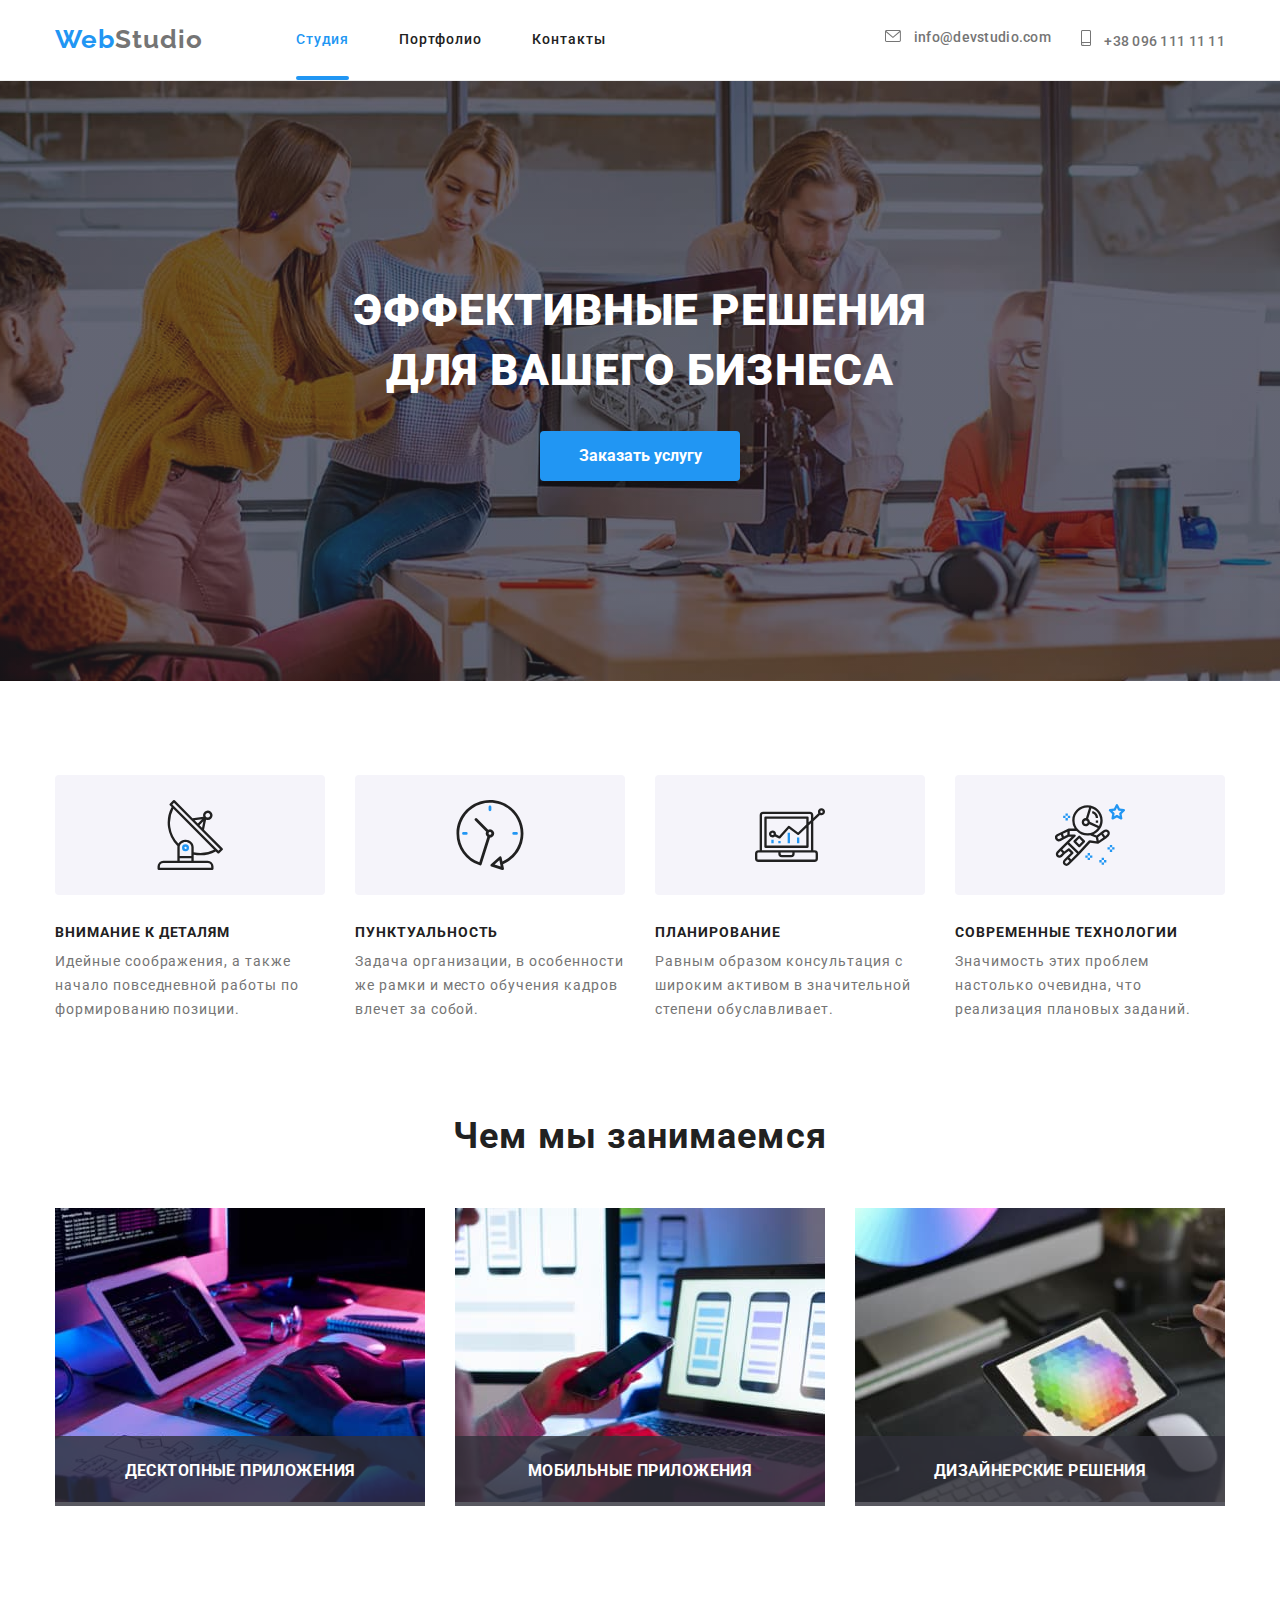
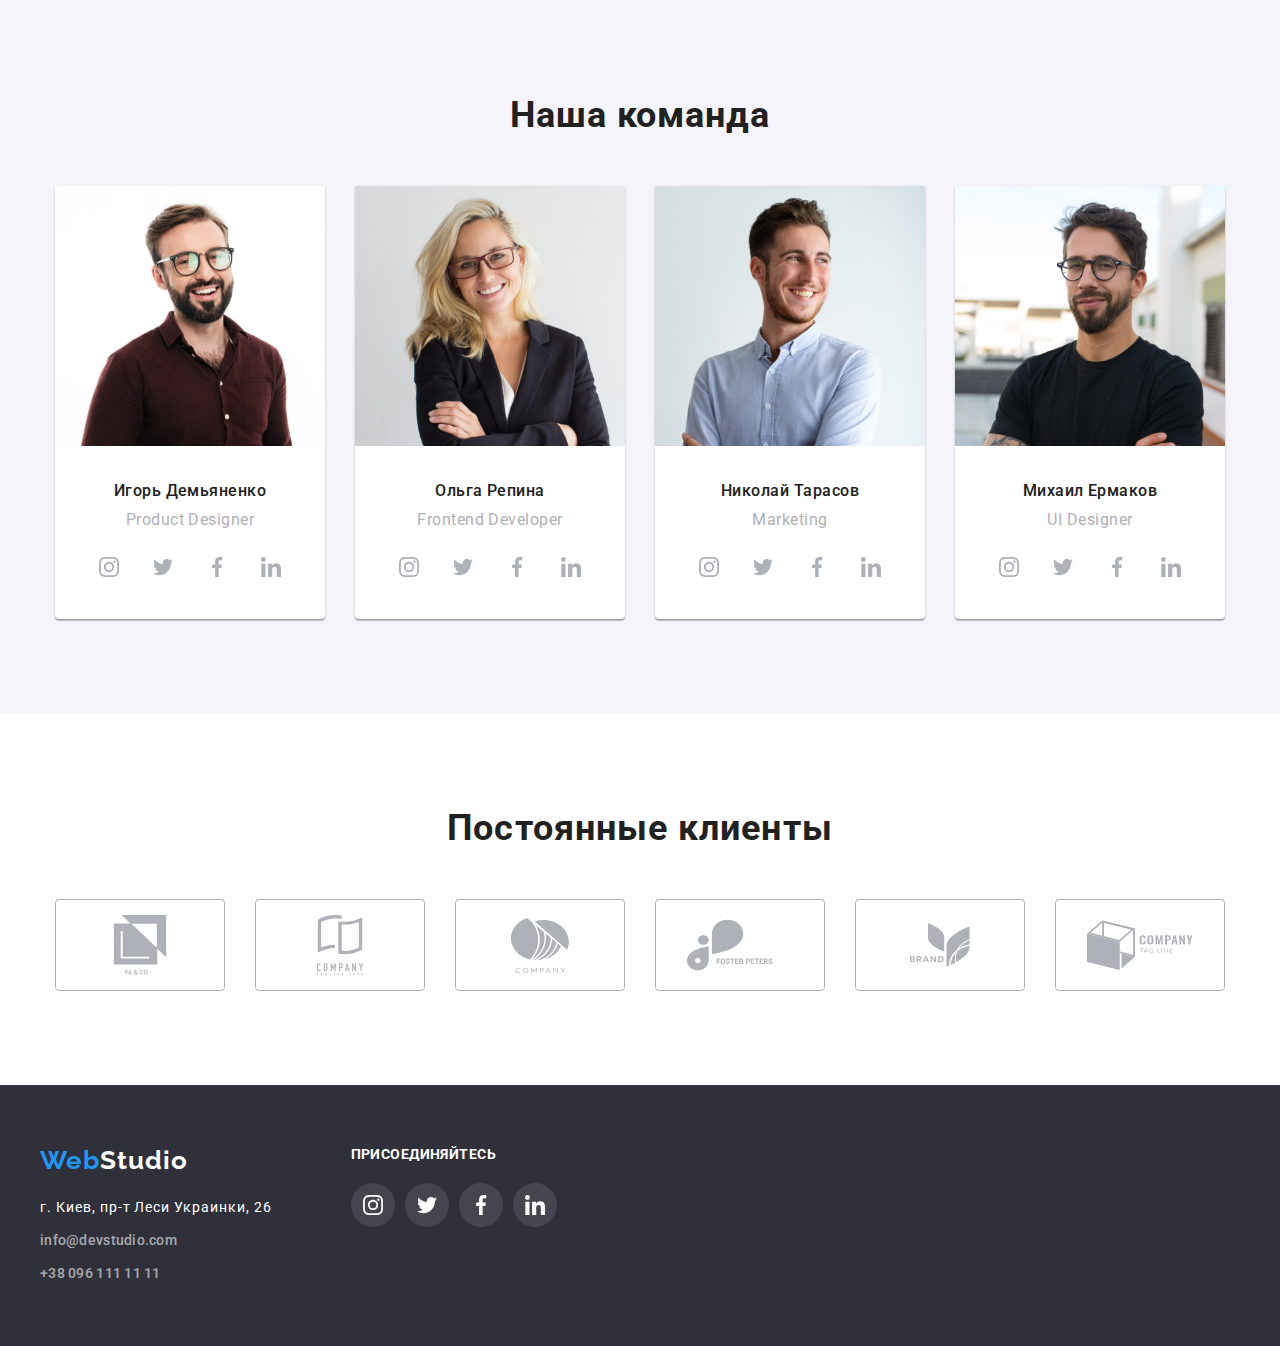
==== index.html @ 0145b17d "Добавляет анимации" ====
<!DOCTYPE html>
<html lang="ru">
<head>
    <meta charset="UTF-8">
    <meta http-equiv="X-UA-Compatible" content="IE=edge">
    <meta name="viewport" content="width=device-width, initial-scale=1.0">
    <title>Studio</title>
    <link rel="preconnect" href="https://fonts.googleapis.com">
    <link rel="preconnect" href="https://fonts.gstatic.com" crossorigin>
    <link href="https://fonts.googleapis.com/css2?family=Raleway:wght@700&family=Roboto:wght@400;500;700;900&display=swap" rel="stylesheet">
    <link rel="stylesheet" href="https://cdnjs.cloudflare.com/ajax/libs/modern-normalize/1.1.0/modern-normalize.min.css">
    <link rel="stylesheet" href="./css/styles.css">
</head>
<body>
    <!--Шапка сайта-->
    
    <header class="page-hader">
        <div class="nav">
            <nav class="main-nav">
                <a href="./index.html" class="logo-link">
                <span class="logo">Web</span><span class="logo-dark">Studio</span>
                </a>
                <ul class="site-nav">
                    <li class="main-nav"><a href="./index.html" class="link current">Студия</a></li>
                    <li class="main-nav"><a href="./portfolio.html" class="link">Портфолио</a></li>
                    <li class="main-nav"><a href="" class="link">Контакты</a></li>
                </ul>
            </nav>
                <ul class="contacts-box">
                    <li class="item">
                        <a href="mailto:info@devstudio.com" class="link">
                            <svg class="icon" width="16" height="12">
                                <use href="./images/icons.svg#icon-mail"></use>
                            </svg>
                        info@devstudio.com</a>
                    </li>
                   
                    <li class="item">
                        <a href="tel:+380961111111" class="link">
                            <svg class="icon" width="10" height="16">
                                <use href="./images/icons.svg#icon-tel"></use>
                            </svg>
                        +38 096 111 11 11</a></li>
                    
                </ul>
        </div>
    </header>
    <!--Уникальное содержание сайта-->
    <main>
    <!--Блок герой-->
        <section class="hero centred">
            <h1 class="part">Эффективные решения <br> для вашего бизнеса</h1>
            <button data-modal-open class="hero-btn" type="button">Заказать услугу</button> 
        </section>
    
    <!--Блок особенности-->
        <section class="features">
            <div class="conteiner">
                <ul class="item">
                    <li class="item-list">
                        <div class="icon-features">
                            <svg class="icon" width="70" height="70" y="25">
                                <use href="./images/icons.svg#icon-Group"></use>
                            </svg>
                        </div>
                        <h3 class="part">Внимание к деталям</h3>
                        <p class="content">Идейные соображения, а также начало повседневной работы по формированию позиции.</p>
                    </li>
                     <li class="item-list">
                        <div class="icon-features">
                            <svg class="icon" width="70" height="70">
                                <use href="./images/icons.svg#icon-clock-1"></use>
                            </svg>
                        </div>
                        <h3 class="part">Пунктуальность</h3>
                        <p class="content">Задача организации, в особенности же рамки и место обучения кадров влечет за собой.</p>
                    </li>
                    <li class="item-list">
                        <div class="icon-features">
                            <svg class="icon" width="70" height="70">
                                <use href="./images/icons.svg#icon-diagram-1"></use>
                            </svg>
                        </div>
                       <h3 class="part">Планирование</h3>
                        <p class="content">Равным образом консультация с широким активом в значительной степени обуславливает.</p>
                     </li>
                    <li class="item-list">
                        <div class="icon-features">
                            <svg class="icon" width="70" height="70">
                                <use href="./images/icons.svg#icon-astronaut-1"></use>
                            </svg>
                        </div>
                       <h3 class="part">Современные технологии</h3>
                        <p class="content">Значимость этих проблем настолько очевидна, что реализация плановых заданий.</p>
                    </li>
                </ul>
            </div>
        </section>

    <!--Чем мы занимаемся-->
        <section class="aside section" >
            <div class="conteiner">
                <h2 class="part centred">Чем мы занимаемся</h2>
                <ul class="item">
                    <li class="item-img">
                        <div class="image-inscription">
                            <img src="./images/img.jpg" alt="Десктопные приложения" width="370">
                            <div class="inscription">
                                <h3 class="inscription-title">Десктопные приложения</h3>
                            </div>
                        </div>
                    </li>
                    <li class="item-img">
                        <div class="image-inscription">
                            <img src="./images/img1.jpg" alt="Мобильные приложения" width="370">
                            <div class="inscription">
                                <h3 class="inscription-title">Мобильные приложения</h3>
                            </div>
                        </div>
                    </li>
                    <li class="item-img">
                        <div class="image-inscription">
                            <img src="./images/img2.jpg" alt="Дизайнерские решения" width="370">
                            <div class="inscription">
                                <h3 class="inscription-title">Дизайнерские решения</h3>
                            </div>
                        </div>
                    </li>
                </ul>
            </div>
        </section>
    <!--Наша команда-->
        <section class="team section">
            <div class="conteiner">
                <h2 class="item centred">Наша команда</h2>
                <ul class="team-item">
                    <li class="team-part centred">
                        <img src="./images/img3.jpg" class="item-img" alt="Игорь Демьяненко" width="270">  
                        <h3 class="name">Игорь Демьяненко</h3>
                        <p class="part">Product Designer</p>
                        <ul class="social-links">
                            <li class="list-link">
                                <a href="" class="link">
                                <svg class="icon" width="20" height="20">
                                    <use href="./images/icons.svg#icon-instagram"></use>
                                </svg>
                                </a></li>
                            <li class="list-link">
                                <a href="" class="link">
                                <svg class="icon" width="20" height="20">
                                    <use href="./images/icons.svg#icon-twitter"></use>
                                </svg>
                                </a></li>
                            <li class="list-link">
                                <a href="" class="link">
                                <svg class="icon" width="20" height="20">
                                    <use href="./images/icons.svg#icon-facebook"></use>
                                </svg>
                                </a></li>
                            <li class="list-link">
                                <a href="" class="link">
                                <svg class="icon" width="20" height="20">
                                    <use href="./images/icons.svg#icon-linkedin"></use>
                                </svg>
                                </a></li>
                        </ul>
                    </li>
                    <li class="team-part centred">
                        <img src="./images/img4.jpg" class="item-img" alt="Ольга Репина" width="270">  
                        <h3 class="name">Ольга Репина</h3>
                        <p class="part">Frontend Developer</p>
                        <ul class="social-links">
                            <li class="list-link">
                                <a href="" class="link">
                                <svg class="icon" width="20" height="20">
                                    <use href="./images/icons.svg#icon-instagram"></use>
                                </svg>
                                </a></li>
                            <li class="list-link">
                                <a href="" class="link">
                                <svg class="icon" width="20" height="20">
                                    <use href="./images/icons.svg#icon-twitter"></use>
                                </svg>
                                </a></li>
                            <li class="list-link">
                                <a href="" class="link">
                                <svg class="icon" width="20" height="20">
                                    <use href="./images/icons.svg#icon-facebook"></use>
                                </svg>
                                </a></li>
                            <li class="list-link">
                                <a href="" class="link">
                                <svg class="icon" width="20" height="20">
                                    <use href="./images/icons.svg#icon-linkedin"></use>
                                </svg>
                                </a></li>
                        </ul>

                    </li>
                    <li class="team-part centred">
                        <img src="./images/img5.jpg" class="item-img" alt="Николай Тарасов" width="270">  
                        <h3 class="name">Николай Тарасов</h3>
                        <p class="part">Marketing</p>
                        <ul class="social-links">
                            <li class="list-link">
                                <a href="" class="link">
                                <svg class="icon" width="20" height="20">
                                    <use href="./images/icons.svg#icon-instagram"></use>
                                </svg>
                                </a></li>
                            <li class="list-link">
                                <a href="" class="link">
                                <svg class="icon" width="20" height="20">
                                    <use href="./images/icons.svg#icon-twitter"></use>
                                </svg>
                                </a></li>
                            <li class="list-link">
                                <a href="" class="link">
                                <svg class="icon" width="20" height="20">
                                    <use href="./images/icons.svg#icon-facebook"></use>
                                </svg>
                                </a></li>
                            <li class="list-link">
                                <a href="" class="link">
                                <svg class="icon" width="20" height="20">
                                    <use href="./images/icons.svg#icon-linkedin"></use>
                                </svg>
                                </a></li>
                        </ul>
                    </li>
                    <li class="team-part centred">
                        <img src="./images/img6.jpg" class="item-img" alt="Михаил Ермаков" width="270">  
                        <h3 class="name">Михаил Ермаков</h3>
                        <p class="part">UI Designer</p>
                        <ul class="social-links">
                            <li class="list-link">
                                <a href="" class="link">
                                <svg class="icon" width="20" height="20">
                                    <use href="./images/icons.svg#icon-instagram"></use>
                                </svg>
                                </a></li>
                            <li class="list-link">
                                <a href="" class="link">
                                <svg class="icon" width="20" height="20">
                                    <use href="./images/icons.svg#icon-twitter"></use>
                                </svg>
                                </a></li>
                            <li class="list-link">
                                <a href="" class="link">
                                <svg class="icon" width="20" height="20">
                                    <use href="./images/icons.svg#icon-facebook"></use>
                                </svg>
                                </a></li>
                            <li class="list-link">
                                <a href="" class="link">
                                <svg class="icon" width="20" height="20">
                                    <use href="./images/icons.svg#icon-linkedin"></use>
                                </svg>
                                </a></li>
                        </ul>
                    </li>
                </ul>
            </div>
        </section>
         <!--Постоянные клиенты-->
        <section class="clients section">
            <div class="conteiner">
                <h2 class="title centred">Постоянные клиенты</h2>
                <ul class="list-clients">
                    <li class="list-client"> 
                        <a href="" class="link-client">  
                            <svg class="icon" width="106" height="60">
                                <use href="./images/icons.svg#icon-company-1"></use>
                            </svg>
                        </a></li>
                    <li class="list-client">
                        <a href="" class="link-client">
                            <svg class="icon" width="106" height="60">
                                <use href="./images/icons.svg#icon-company-2"></use>
                            </svg>
                        </a></li>
                    <li class="list-client">
                        <a href="" class="link-client">
                            <svg class="icon" width="106" height="60">
                                <use href="./images/icons.svg#icon-company-3"></use>
                            </svg>
                        </a></li>
                    <li class="list-client">
                        <a href="" class="link-client"> 
                            <svg class="icon" width="106" height="60">
                                <use href="./images/icons.svg#icon-company-4"></use>
                            </svg>
                        </a></li>
                    <li class="list-client">
                        <a href="" class="link-client"> 
                            <svg class="icon" width="106" height="60">
                                <use href="./images/icons.svg#icon-company-5"></use>
                            </svg>
                        </a></li>
                    <li class="list-client">
                        <a href="" class="link-client"> 
                            <svg class="icon" width="106" height="60">
                                <use href="./images/icons.svg#icon-company-6"></use>
                            </svg>
                        </a></li>
                </ul>
            </div>
        </section>
    </main>  
    <!--Подвал-->
    <footer class="footer">
        <div class="footer-section">
            <div class="address-box">
                <a class="logo-link" href="./index.html">
                    <span class="logo">Web</span><span class="logo-light">Studio</span>
                </a>
                <address class="address">
                    <p class="part">г. Киев, пр-т Леси Украинки, 26</p>
                    <ul class="contacts-box">
                        <li class="list"><a href="mailto:info@devstudio.com" class="link">info@devstudio.com</a></li>
                        <li><a href="tel:+380961111111" class="link">+38 096 111 11 11</a></li>
                    </ul>
                </address>
            </div>  
            <div class="social-box">
                <b class="appeal">присоединяйтесь</b>
                <ul class="social-links">
                    <li class="list-link">
                        <a href="" class="link-social">
                        <svg class="icon" width="20" height="20">
                            <use href="./images/icons.svg#icon-instagram"></use>
                        </svg>
                        </a></li>
                    <li class="list-link">
                        <a href="" class="link-social">
                        <svg class="icon" width="20" height="20">
                            <use href="./images/icons.svg#icon-twitter"></use>
                        </svg>
                        </a></li>
                    <li class="list-link">
                        <a href="" class="link-social">
                        <svg class="icon" width="20" height="20">
                            <use href="./images/icons.svg#icon-facebook"></use>
                        </svg>
                        </a></li>
                    <li class="list-link">
                        <a href="" class="link-social">
                        <svg class="icon" width="20" height="20">
                            <use href="./images/icons.svg#icon-linkedin"></use>
                        </svg>
                        </a></li>
                </ul>
            </div>
        </div>
    </footer>
    <div class="backdrop is-hidden" data-modal >
        <div class="modal">
        <button data-modal-close class="close">
            <svg width="11" height="11">
                <use href="./images/icons.svg#icon-close-black"></use>
            </svg>
        </button>
        </div>
    </div>

    <script src="./js/modal.js"></script>  
</body>
</html>
---- css/styles.css ----
/*текст, фон, выделение*/

:root {
    --interactive:              #2196F3;/*цвет текста выделения ссылок при фокусе, акцент*/
    --btn-control:              #FFFFFF;/*цвет текста на кнопке при фокусе */
    --btn:                      #212121;/*цвет теста на кнопке в спокойном состоянии*/ 

    /*Текст*/
    --primary-color:            #757575;/*вторичный цвет текста*/
    --secondary-color:          #212121;/*основной цвет текста*/
    --text-title:               #FFFFFF;/*цвет текста в герое*/                  

    /*Фон*/
    --background:               #E5E5E5;/*цвет основного фона*/
    --background-secondary:     #F5F4FA;/*цвет фона кнопки в спокойном состоянии*/
    --background-dark:          #2F303A;/*цвет фона в футере*/
    --background-light:         #FFFFFF;/*цвет фона в хедере*/
    --background-btn-control:   #2196F3;/*цвет фона на кнопке при фокусе*/
}
html{
    box-sizing: border-box;
}

*,
*::before,
*::after {
    box-sizing: inherit;
}

body {
    margin: 0;
    background: var(--background-light);
    color: var(--primary-color);
    letter-spacing: 0.06em;
    font-family: Roboto, sans-serif;
    
}

.hero,
.footer{
    background: var(--background-dark);
}

li {
    list-style-type: none;
    margin: 0;
}

h1,
h2,
h3,
h4,
h5,
h6,
p,
ul{
    padding: 0;
    margin: 0;
}

.centred{
    text-align: center; 
}



/*Header*/
.page-hader .nav{
    display: flex;
    align-items: center;
    width: 1200px;
    padding-left: 15px;
    padding-right: 15px;
    margin: 0 auto;
}

.page-hader .main-nav{
    display: flex;
    align-items: center;
}

.page-hader{
    background-color: var(--background-light);
    border-bottom: 1px solid #ECECEC;
}

.page-hader .link{
    position: relative;
}

.site-nav .link::after{
    content: '';
    position: absolute;
    left: 0;
    bottom: 0;
    display: block;
    width: 100%;
    height: 4px;
    background: var(--interactive);
    border-radius: 2px;
    opacity: 0;
}

.site-nav .current::after{
    opacity: 1;
}



/*Логотип*/
.footer .logo-light{
    color: var(--text-title);
}

.logo-dark{
    color: var(--primary-color);
}

.logo-link{
    margin-right: 93px;
    font-family: Raleway, sans-serif;
    font-weight: bold;
    font-size: 26px;
    line-height: 1.2;
    text-decoration: none;
    transition:color 250ms cubic-bezier(0.4, 0, 0.2, 1);
}

.logo-link:hover,
.logo-link:focus{
    color: var(--interactive);
}

.logo-link .logo{ 
    color: var(--interactive);
}  


/*Навигация по сайту*/

.site-nav{
    display: flex;
}

.site-nav .main-nav:not(:last-child){
    margin-right: 50px;
}

.site-nav .link{
    display: block;
    padding-top: 32px;
    padding-bottom: 32px;
    font-weight: 500;
    font-size: 14px;
    line-height: 1.14;
    color: var(--secondary-color);
    text-decoration: none;
    transition:color 250ms cubic-bezier(0.4, 0, 0.2, 1);
}

.site-nav .link:hover,
.site-nav .link:focus{
    color: var(--interactive);
}

.site-nav .current{
    color: var(--interactive);
    opacity: 1;
}


/*Почта и телефон*/
.contacts-box .link{
    color: currentColor;
    font-weight: 500;
    font-size: 14px;
    line-height: 1.14;
    letter-spacing: 0.02em;
    text-decoration: none;
    font-style: normal;
    padding-top: 32px;
    padding-bottom: 32px;
    margin: 0;
    transition:color 250ms cubic-bezier(0.4, 0, 0.2, 1);
}

.contacts-box .link:hover,
.contacts-box .link:focus{
    color: var(--interactive);
}

.contacts-box{
    margin-left: auto;
    font-weight: 500;
    font-size: 14px;
    line-height: 1.14; 
    text-decoration: none;
    font-style: normal; 
}

.page-hader .contacts-box{
    display: block;
    display: flex;
    justify-content: center;

}
.page-hader .item{
    display: flex;
    display: inline-block;
    justify-content: center;
    align-items: center;
    cursor: pointer;
    fill: currentColor;
}
.contacts-box .item:not(:last-child){
    margin-right: 30px;
}
.page-hader .icon{
    margin-right: 10px;   
}

/*Блок герой*/
.hero{
    padding-top: 200px;
    padding-bottom: 200px;
    max-width : 1600px;
    margin-left: auto;
    margin-right: auto;
    background-repeat: no-repeat;
    background-position: center;
    background-size: cover;
    background-image: linear-gradient(
    rgba(47, 48, 58, 0.4),
    rgba(47, 48, 58, 0.4)
    ),
    url(../images/img22.jpg);
}

.hero .part{
    font-weight: 900;
    font-size: 44px;
    line-height: 1.36;
    color: var(--text-title);
    text-transform: uppercase;
    margin-bottom: 30px;
}

.hero-btn{
    display: inline-block;
    padding-top: 10px;
    padding-bottom: 10px;
    padding-left: 32px;
    padding-right: 32px;
    font-family: Roboto;
    font-weight: 700;
    font-size: 16px;
    line-height: 1.87;
    min-width: 200px;
    background: var(--background-btn-control);
    cursor: pointer;
    color: var(--text-title);
    border-radius: 4px;
    box-shadow: 0px 4px 4px rgba(0, 0, 0, 0.15);
    transform: background-color 250ms cubic-bezier(0.4, 0, 0.2, 1);
    border: none;
}

.hero-btn:hover,
.hero-btn:focus{
    background-color: #188CE8
}

/*Блок особенности*/

.features{
    padding-top: 94px;
}

.features .icon-features{
    height: 120px;
    background: var(--background-secondary);
    border-radius: 4px;
    margin-bottom: 30px;
    display: flex;
    align-items: center;
    justify-content: center;
}


.features .item{
    display: flex;
}
.features .item-list{
    width: 270px;
}

.features .part{
    font-weight: 700;
    font-size: 14px;
    line-height: 1.14;
    text-transform: uppercase;
    margin-bottom: 10px;
    color: var(--secondary-color);
}

.features .content{
    font-size: 14px;
    line-height:1.71;    
}

.features .item-list:not(:last-child){
    margin-right: 30px;
}



/*Блок: - Чем мы занимаемся?*/
.aside .part{
    margin-bottom: 50px;
    font-weight: 700;
    font-size: 36px;
    line-height: 1,17;
    letter-spacing: 0.03em;
    color: var(--secondary-color);
}

.aside .item{
    display: flex;
    justify-content: center;
}

.aside .item-img:not(:last-child){
   margin-right: 30px;
}

.aside .item-list{
    margin-bottom: 50px;
    font-weight: 700;
    font-size: 36px;
    line-height: 1.17;
}

.aside .image-inscription{
    position: relative;
 }

.aside .inscription{
    font-weight: 700;
    font-size: 14px;
    line-height: 1.14;
    letter-spacing: 0.03em;
    text-transform: uppercase;
    color: var(--text-title);
 }

.aside .inscription{
    background-color: rgba(47, 48, 58, 0.8);;
    position: absolute;
    bottom: 0;
    width: 100%;
    height: 70px;
    display: flex;
    justify-content: center;
    align-items: center;
}


/*Блок: - Наша команда*/

.team .list-link{
    display: block;
    height: 44px;
    width: 44px;
    background-repeat: no-repeat;
    background-position: center;
    border-radius: 50%; 
    cursor: pointer;
}

.team .list-link:not(:last-child){
    margin-right: 10px;
}

.team .team-item{
    display: flex;
    justify-content: center;
}

.team .team-part{
    display: block;
    width: 270px; 
    background: #FFFFFF;
    box-shadow: 0px 1px 3px rgba(0, 0, 0, 0.12), 0px 1px 1px rgba(0, 0, 0, 0.14), 0px 2px 1px rgba(0, 0, 0, 0.2);
    border-radius: 0px 0px 4px 4px;
}

.team .item-img{
    margin-bottom: 30px;
}

.team .name{
    margin-bottom: 10px;
    font-weight: 500;
    font-size: 16px;
    line-height: 1.18;
    letter-spacing: 0.03em; 
    color: var(--secondary-color);  
}

.team .team-part:not(:last-child){
    margin-right: 30px;
}

.team{
    background: var(--background-secondary);
}

.team .item{
    margin-bottom: 50px;
    font-weight: 700;
    font-size: 36px;
    line-height: 1.17;
    color: var(--secondary-color);
}

.team .name{
    font-weight: 500;
    font-size: 16px;
    line-height: 1.19;
    margin-bottom: 10px;
}

.team .part{
    font-size: 16px;
    line-height: 1.19;
    letter-spacing: 0.03em;
    color: var(--primery-color);
    margin-bottom: 16px;
}

.team .social-links{
    display: flex;
    margin-bottom: 30px;
    margin-left: 32px;
    margin-right: 32px;
}

.team .list-link{
    cursor: pointer;
    fill: currentColor;
}

.team .list-link:not(:last-child){
    margin-right: 10px;
}

.team-item{
    color: #afb1b8;
}

.team .icon{
    margin-top: 12px;
    fill: currentColor;
}
   
.team .link:hover,
.team .link:focus{
    background-color: var(--interactive);
    color: #FFFFFF;
}
.team .link{
    display: block;
    height: 44px;
    width: 44px;
    border-radius: 50%;
    color: currentColor;
    transition:color 250ms cubic-bezier(0.4, 0, 0.2, 1),background-color 250ms cubic-bezier(0.4, 0, 0.2, 1);  
}

/*Постоянные клиенты*/

.clients .title{
    font-weight: 700;
    font-size: 36px;
    line-height: 1.17;
    letter-spacing: 0.03em;
    color: var(--secondary-color);
    margin-bottom: 50px;
}

.clients .list-clients{
    display: flex;
    color:  #afb1b8;
}

.clients .list-client:not(:last-child){
    margin-right: 30px;
}

.clients .link-client{
    display: inline-block;
    display: flex;
    justify-content: center;
    align-items: center;
    width: 170px;
    height: 92px;
    border: 1px solid #AFB1B8;
    box-sizing: border-box;
    border-radius: 4px;
    cursor: pointer;
    color: currentColor;
    transition:color 250ms cubic-bezier(0.4, 0, 0.2, 1),border 250ms cubic-bezier(0.4, 0, 0.2, 1);
}

.clients .link-client:hover,
.clients .link-client:focus{
    color: var(--interactive);
    border: 1px solid var(--interactive);
    box-sizing: border-box;
    border-radius: 4px;
    
}

.clients .icon{
    fill: currentColor;
}
.clients .link-client{
    color: currentColor;
}


/*Подвал*/
.address{
    color: var(--text-title);
    font-size: 14px;
    line-height: 1.71;
    font-style: normal;
}

.address .link{
    color: rgba(255, 255, 255, 0.6);
    font-size: 14px;
    line-height: 1.71;
    font-style: normal;
}

.footer{
    padding-top: 60px;;
    padding-bottom: 60px;
}

.footer-section{
    display: flex;
    width: 1200px;
    margin-left: 15px;
    margin-right: 15px;
    /*outline: 2px solid tomato;*/
    margin: 0 auto;
}

.footer .logo-link{
    display: inline-block;
    margin-bottom: 20px;
}

.footer .part{
    margin-bottom: 9px;
}

.footer .list{
    margin-bottom: 9px;
}

.footer .social-links{
    display: flex;
    margin-top: 20px;

}

.footer .appeal{
    font-weight: 700;
    font-size: 14px;
    line-height: 1.14;
    letter-spacing: 0.03em;
    text-transform: uppercase;
    color: var(--text-title);
}

.footer .list-link:not(:last-child){
    margin-right: 10px;
}

.footer .link-social{
    display: block;
    width: 44px;
    height: 44px;
    border-radius: 50%;
    background-color: rgba(255, 255, 255, 0.1);
    transition:background-color 250ms cubic-bezier(0.4, 0, 0.2, 1);
}

.footer .link-social:hover,
.footer .link-social:focus{
    background-color:  var(--interactive);  
    border-radius: 50%;
    width: 44px;
    height: 44px;
}

.footer  .address-box{
    margin-right: 70px;
}
.footer .icon{
    fill: #FFFFFF;
    margin-left: 12px;
    margin-top: 12px; 
}


/*Блок с набором карточек*/
a { 
    text-decoration: none; /* Отменяем подчеркивание у ссылки */
   } 

.preview .padding{
    padding-left: 24px;
    padding-right: 24px;
    padding-top: 20px;
    padding-bottom: 20px;
}

.preview .title{
    font-weight: 700;
    font-size: 18px;
    line-height: 2;
    text-align: left;
    color: var(--secondary-color);
}

.preview .part{
    font-size: 16px;
    line-height: 1.88;
    letter-spacing: 0.03em;
    color: var(--primary-color);
    text-align: left;
    text-decoration: none;
}

.preview .title-list{
    display: block;
    width: 370px;
    margin-right: 30px;
    margin-bottom: 30px;
    background: var(--background-light);
    border: 1px solid #EEEEEE;
    box-sizing: border-box;
    cursor: pointer;
    transform: box-shadow 250ms cubic-bezier(0.4, 0, 0.2, 1);
}

.preview .title-list:hover,
.preview .title-list:focus{
    box-shadow: 0px 1px 1px rgba(0, 0, 0, 0.12), 0px 4px 4px rgba(0, 0, 0, 0.06), 1px 4px 6px rgba(0, 0, 0, 0.16);
}

.preview .title-list .title-img{
    display: block;
    width: 100%;
    height: auto;
}

.preview .title-list .title{
    margin-bottom: 4px;
}

.preview .title-list:nth-child(3n){
    margin-right: 0;
}

.preview .title-list:nth-last-child(-n + 3){
    margin-bottom: 0px;
}

.item .preview{
    display: flex;
    flex-wrap: wrap;
    justify-content: center;
}

.preview  .image{
    position: relative;
    overflow: hidden;
}

.preview .text-inscription{
    position: absolute;
    top: 0;
    left: 0;
    width: 100%;
    height: 100%;
    background-color: rgba(33, 150, 243, 0.9);;
    padding-left: 24px;
    padding-right: 24px;
    padding-top: 63px;
    padding-bottom: 63px;
    overflow: auto;
    transform: translateY(100%);
    transition: transform 250ms cubic-bezier(0.4, 0, 0.2, 1);
}

.preview-link:hover .text-inscription,
.preview-link:focus .text-inscription  {
    transform: translateY(0);
}

.preview  .text{
    font-size: 18px;
    line-height: 1.6;
    letter-spacing: 0.03em;
    color: var(--text-title);
}


/*Секция*/

.section{
    padding-top: 94px;
    padding-bottom: 94px;
}

.conteiner{
    width: 1200px;
    padding-left: 15px;
    padding-right: 15px;
    margin: 0 auto;
}

/*Портфолио*/
.item .btns{
    display: flex;
    justify-content: center;
    margin-bottom: 56px;
}

.item .btn{
    display: block;
    padding-top: 6px;
    padding-bottom: 6px;
    padding-left: 22px;
    padding-right: 22px;
    font-family: Roboto;
    font-weight: 500;
    font-size: 16px;
    line-height: 1.63;
    border: none;
    line-height: 1.87;
    border-radius: 4px;
    background: var(--background-secondary);
    letter-spacing: 0.03em;
    min-width: 73px;
    cursor: pointer;
    color: var(--btn);
    transition:color 250ms cubic-bezier(0.4, 0, 0.2, 1),background-color 250ms cubic-bezier(0.4, 0, 0.2, 1),box-shadow 250ms cubic-bezier(0.4, 0, 0.2, 1);
}

.item .btn:hover,
.item .btn:focus{
    color:var(--btn-control);
    background-color: var(--background-btn-control);
    box-shadow: 0px 4px 4px rgba(0, 0, 0, 0.15);
}

.item .list-btn:not(:last-child){
    margin-right: 8px;
}

/*Модальное окно*/
.backdrop{
    position: absolute;
    width: 100%;
    height: 100%;
    left: 0px;
    top: 0px;
    opacity: 1;
    background: rgba(0, 0, 0, 0.2);
    transition: opacity 250ms cubic-bezier(0.4, 0, 0.2, 1), visibility 250ms cubic-bezier(0.4, 0, 0.2, 1);

}

.backdrop.is-hidden .modal{
    transform: translate(-50%, -50%) scale(1.1);
}

.backdrop.is-hidden{
    opacity: 0;
    pointer-events: none;
    visibility: hidden;
}
.modal{
    position: absolute;
    left: 50%;
    top: 50%;
    
    min-width: 528px;
    min-height: 581px;
    background: #FFFFFF;
    box-shadow: 0px 1px 3px rgba(0, 0, 0, 0.12), 0px 1px 1px rgba(0, 0, 0, 0.14), 0px 2px 1px rgba(0, 0, 0, 0.2);
    border-radius: 4px;

    transform: translate(-50%, -50%) scale(1);
    transition: transform 250ms cubic-bezier(0.4, 0, 0.2, 1);
}
.close{
    position: absolute;
    right: 0;
    top: 0;
    display: block;
    margin-top: 8px;
    margin-right: 8px;
    min-width: 30px;
    min-height: 30px;
    border-radius: 50%;
    background: #FFFFFF;
    border: 1px solid rgba(0, 0, 0, 0.1);
    box-sizing: border-box;
}
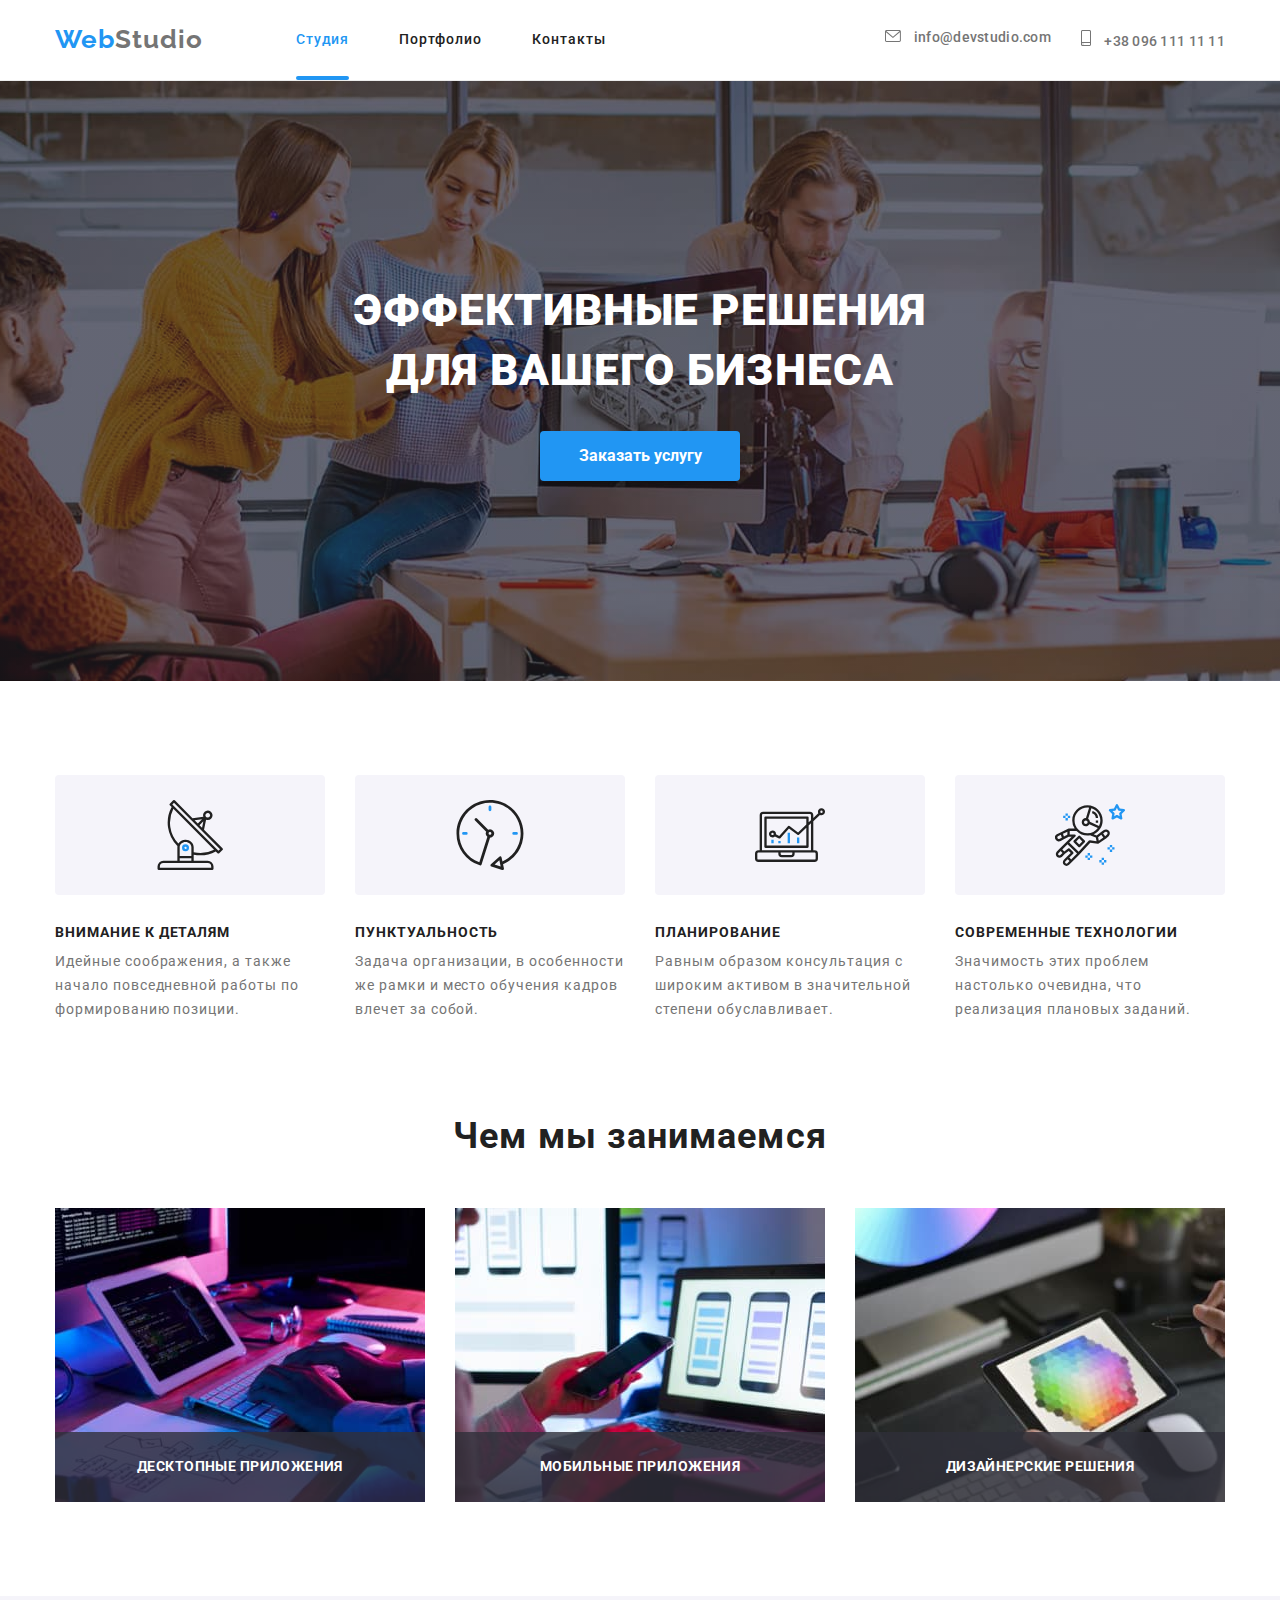
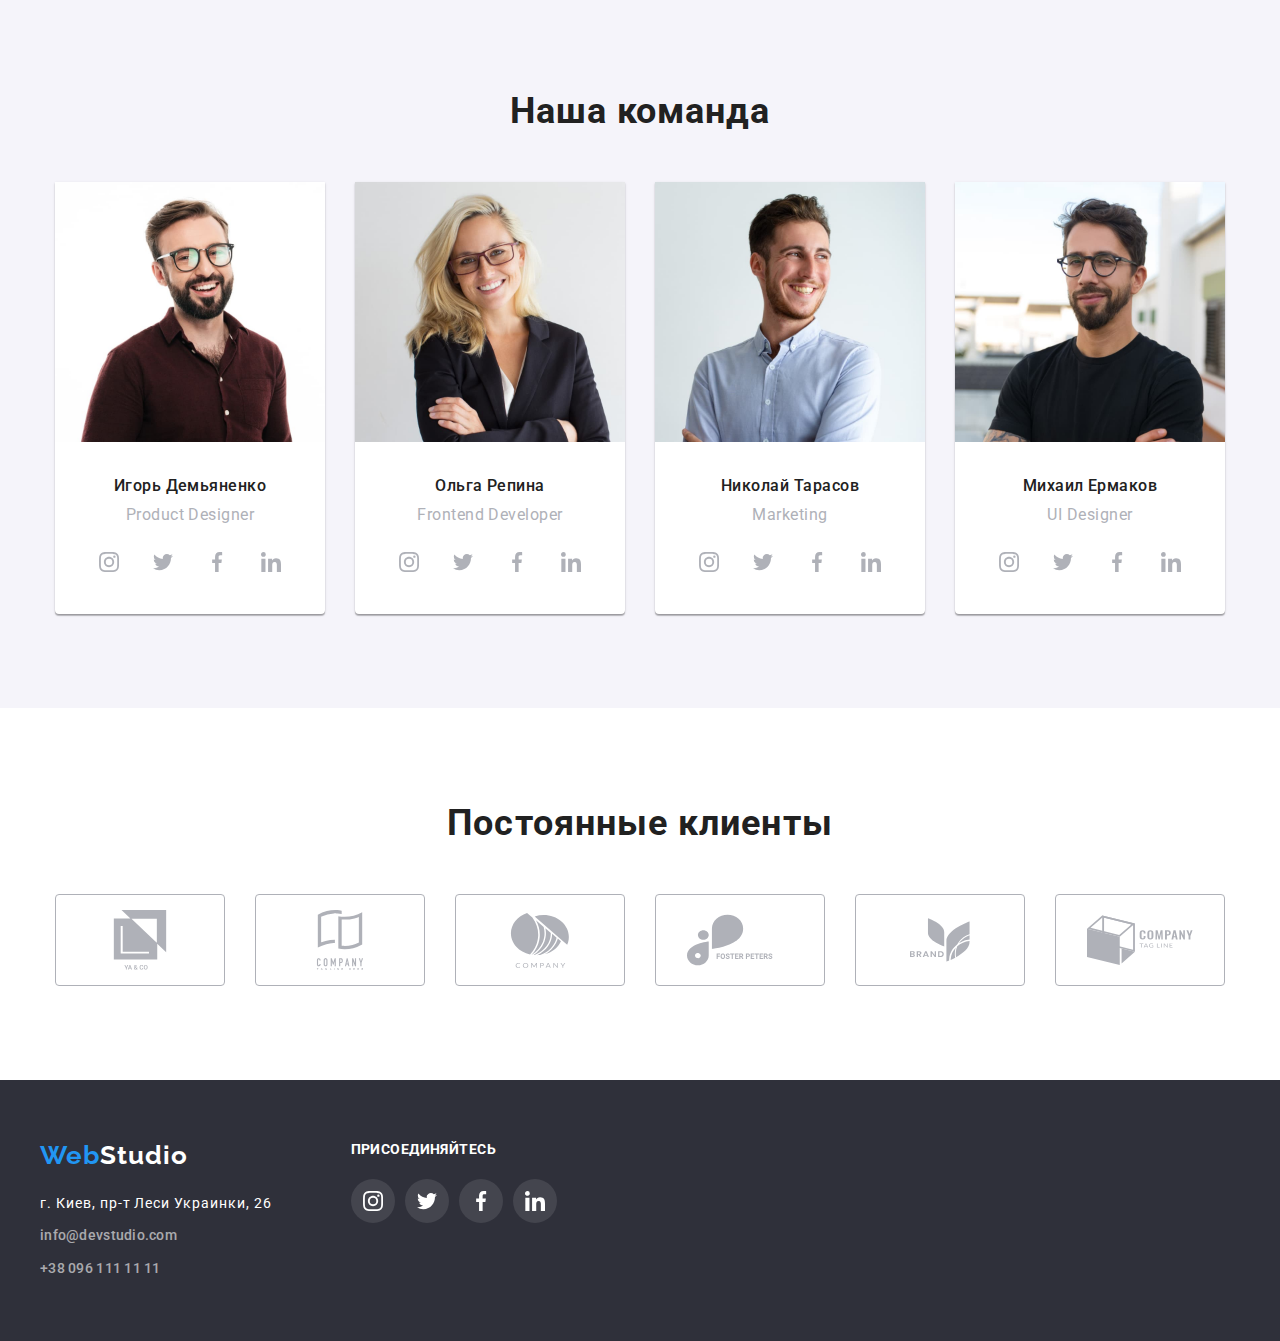
==== commit e2c662dd: "добавляет анимации" ====
--- a/index.html
+++ b/index.html
@@ -104,7 +104,7 @@
                 <ul class="item">
                     <li class="item-img">
                         <div class="image-inscription">
-                            <img src="./images/img.jpg" alt="Десктопные приложения" width="370">
+                            <img class="img" src="./images/img.jpg" alt="Десктопные приложения" width="370">
                             <div class="inscription">
                                 <h3 class="inscription-title">Десктопные приложения</h3>
                             </div>
@@ -112,7 +112,7 @@
                     </li>
                     <li class="item-img">
                         <div class="image-inscription">
-                            <img src="./images/img1.jpg" alt="Мобильные приложения" width="370">
+                            <img class="img" src="./images/img1.jpg" alt="Мобильные приложения" width="370">
                             <div class="inscription">
                                 <h3 class="inscription-title">Мобильные приложения</h3>
                             </div>
@@ -120,7 +120,7 @@
                     </li>
                     <li class="item-img">
                         <div class="image-inscription">
-                            <img src="./images/img2.jpg" alt="Дизайнерские решения" width="370">
+                            <img class="img" src="./images/img2.jpg" alt="Дизайнерские решения" width="370">
                             <div class="inscription">
                                 <h3 class="inscription-title">Дизайнерские решения</h3>
                             </div>
--- a/css/styles.css
+++ b/css/styles.css
@@ -324,6 +324,10 @@
     color: var(--secondary-color);
 }
 
+.aside .img{
+    display: block;
+}
+
 .aside .item{
     display: flex;
     justify-content: center;
@@ -344,13 +348,14 @@
     position: relative;
  }
 
-.aside .inscription{
+.aside .inscription-title{
     font-weight: 700;
     font-size: 14px;
     line-height: 1.14;
     letter-spacing: 0.03em;
     text-transform: uppercase;
     color: var(--text-title);
+    text-align: center;
  }
 
 .aside .inscription{
